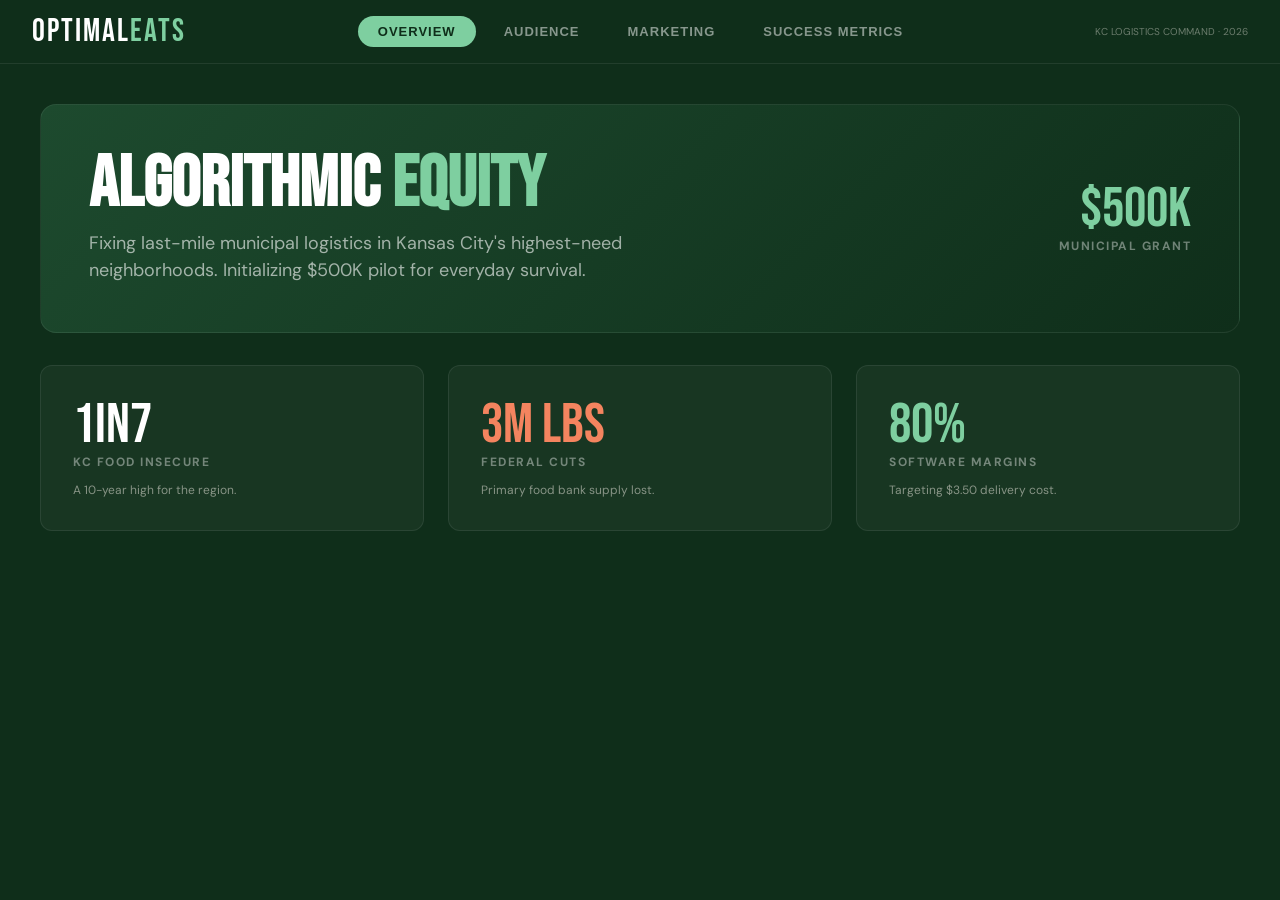
==== frontend/Marketing.html @ f4c21105 "marketing section" ====
<!DOCTYPE html>
<html lang="en">
<head>
<meta charset="UTF-8">
<meta name="viewport" content="width=device-width, initial-scale=1.0">
<title>OptimalEats — Smart City Logistics Command</title>
<link href="https://fonts.googleapis.com/css2?family=Bebas+Neue&family=DM+Sans:wght@300;400;500;600&display=swap" rel="stylesheet">
<style>
:root {
  --green-deep: #0f2e1a;
  --green-mid: #1d4a2e;
  --green-bright: #2d6b42;
  --green-light: #7ecfa0;
  --terracotta: #c84b2f;
  --amber: #e8941a;
  --cream: #f5f0e8;
  --white: #fff;
}

* { margin: 0; padding: 0; box-sizing: border-box; }
body { background: var(--green-deep); font-family: 'DM Sans', sans-serif; min-height: 100vh; color: var(--cream); overflow-x: hidden; }

/* ---- NAVIGATION ---- */
.topnav {
  background: var(--green-deep); border-bottom: 1px solid rgba(255,255,255,0.08);
  padding: 0 32px; display: flex; align-items: center; justify-content: space-between; height: 64px;
  position: sticky; top: 0; z-index: 1000;
}
.nav-brand { font-family: 'Bebas Neue', sans-serif; font-size: 32px; letter-spacing: 2px; color: var(--white); }
.nav-brand span { color: var(--green-light); }
.nav-tabs { display: flex; gap: 8px; }
.nav-tab {
  padding: 8px 20px; font-size: 13px; font-weight: 600; color: rgba(255,255,255,0.5);
  border-radius: 40px; cursor: pointer; transition: all 0.2s; border: none; background: transparent;
  text-transform: uppercase; letter-spacing: 1px;
}
.nav-tab:hover { color: var(--white); background: rgba(255,255,255,0.05); }
.nav-tab.active { color: var(--green-deep); background: var(--green-light); }

/* ---- PAGE STRUCTURE ---- */
.page { display: none; padding: 40px; max-width: 1300px; margin: 0 auto; }
.page.active { display: block; animation: fadeIn 0.4s ease-out; }
@keyframes fadeIn { from { opacity: 0; transform: translateY(10px); } to { opacity: 1; transform: translateY(0); } }

/* ---- HERO & STATS ---- */
.hero-band {
  background: linear-gradient(135deg, var(--green-mid) 0%, var(--green-deep) 100%);
  border-radius: 16px; padding: 48px; margin-bottom: 32px;
  display: flex; justify-content: space-between; align-items: center;
  border: 1px solid rgba(255,255,255,0.07); position: relative;
}
.hero-text h1 { font-family: 'Bebas Neue', sans-serif; font-size: 72px; line-height: 0.9; color: var(--white); margin-bottom: 12px; }
.hero-text h1 em { color: var(--green-light); font-style: normal; }
.hero-sub { font-size: 18px; color: rgba(255,255,255,0.6); max-width: 600px; line-height: 1.5; }

.grid-3 { display: grid; grid-template-columns: repeat(3, 1fr); gap: 24px; margin-bottom: 32px; }
.card { background: rgba(255,255,255,0.04); border: 1px solid rgba(255,255,255,0.08); border-radius: 12px; padding: 32px; }
.card-title { font-family: 'Bebas Neue', sans-serif; font-size: 28px; color: var(--green-light); margin-bottom: 16px; letter-spacing: 1px; text-transform: uppercase; }

/* ---- AUDIENCE CARDS ---- */
.audience-grid { display: grid; grid-template-columns: repeat(3, 1fr); gap: 24px; margin-bottom: 32px; }
.aud-card {
  background: rgba(255,255,255,0.03); border: 1px solid rgba(255,255,255,0.1);
  border-radius: 16px; padding: 40px; display: flex; flex-direction: column;
}
.aud-tag { 
  background: rgba(232,148,26,0.12); color: var(--amber); padding: 4px 12px; 
  border-radius: 20px; font-size: 11px; font-weight: 700; text-transform: uppercase; align-self: flex-start; margin-bottom: 16px;
}
.aud-title { font-family: 'Bebas Neue', sans-serif; font-size: 36px; color: var(--white); margin-bottom: 16px; letter-spacing: 1px; }
.aud-body { font-size: 15px; color: rgba(255,255,255,0.7); line-height: 1.7; margin-bottom: 24px; flex-grow: 1; }
.aud-stat-val { font-family: 'Bebas Neue', sans-serif; font-size: 56px; line-height: 1; color: var(--white); }
.aud-stat-lbl { font-size: 12px; text-transform: uppercase; font-weight: 700; color: rgba(255,255,255,0.4); letter-spacing: 1.5px; }

/* ---- MARKETING GRID ---- */
.m-grid { display: grid; grid-template-columns: 1fr 1fr; gap: 24px; margin-bottom: 24px; }
.m-card { background: rgba(255,255,255,0.03); border: 1px solid rgba(255,255,255,0.1); border-radius: 16px; padding: 40px; }
.m-card.full { grid-column: 1 / -1; }
.m-num { font-family: 'Bebas Neue', sans-serif; font-size: 32px; color: var(--green-light); margin-bottom: 12px; text-transform: uppercase; }
.m-title { font-family: 'Bebas Neue', sans-serif; font-size: 36px; color: var(--white); margin-bottom: 16px; letter-spacing: 1px; }
.m-body { font-size: 15px; color: rgba(255,255,255,0.7); line-height: 1.7; margin-bottom: 24px; }
.m-pills { display: flex; gap: 10px; flex-wrap: wrap; }
.m-pill { background: rgba(126,207,160,0.12); color: var(--green-light); padding: 6px 16px; border-radius: 40px; font-size: 12px; font-weight: 700; text-transform: uppercase; }

/* ---- KPI BOXES ---- */
.kpi-grid { display: grid; grid-template-columns: repeat(2, 1fr); gap: 24px; }
.kpi-box {
  background: rgba(126,207,160,0.06); border: 1px solid rgba(126,207,160,0.2);
  border-radius: 12px; padding: 24px; margin-bottom: 16px;
}
.kpi-box.alt { border-color: var(--terracotta); background: rgba(200,75,47,0.06); }
.kpi-name { font-size: 11px; font-weight: 800; text-transform: uppercase; color: var(--green-light); margin-bottom: 8px; display: block; }
.kpi-val { font-family: 'Bebas Neue', sans-serif; font-size: 42px; color: var(--white); }
.kpi-desc { font-size: 13px; color: rgba(255,255,255,0.5); line-height: 1.5; margin-top: 10px; }

@media (max-width: 900px) { .grid-3, .m-grid, .audience-grid, .kpi-grid { grid-template-columns: 1fr; } }
</style>
</head>
<body>

<nav class="topnav">
  <div class="nav-brand">Optimal<span>Eats</span></div>
  <div class="nav-tabs">
    <button class="nav-tab active" onclick="showPage('overview')">Overview</button>
    <button class="nav-tab" onclick="showPage('audience')">Audience</button>
    <button class="nav-tab" onclick="showPage('marketing')">Marketing</button>
    <button class="nav-tab" onclick="showPage('metrics')">Success Metrics</button>
  </div>
  <div class="nav-meta" style="font-size: 10px; opacity: 0.4;">KC LOGISTICS COMMAND · 2026</div>
</nav>

<div id="page-overview" class="page active">
  <div class="hero-band">
    <div class="hero-text">
      <h1>Algorithmic <em>Equity</em></h1>
      <p class="hero-sub">Fixing last-mile municipal logistics in Kansas City's highest-need neighborhoods. Initializing $500K pilot for everyday survival.</p>
    </div>
    <div style="text-align: right;">
      <div class="aud-stat-val" style="color: var(--green-light);">$500K</div>
      <div class="aud-stat-lbl">Municipal Grant</div>
    </div>
  </div>

  <div class="grid-3">
    <div class="card">
      <div class="aud-stat-val">1in7</div>
      <div class="aud-stat-lbl">KC Food Insecure</div>
      <p style="font-size: 12px; margin-top: 12px; opacity: 0.5;">A 10-year high for the region.</p>
    </div>
    <div class="card">
      <div class="aud-stat-val" style="color: #f4845f;">3M Lbs</div>
      <div class="aud-stat-lbl">Federal Cuts</div>
      <p style="font-size: 12px; margin-top: 12px; opacity: 0.5;">Primary food bank supply lost.</p>
    </div>
    <div class="card">
      <div class="aud-stat-val" style="color: var(--green-light);">80%</div>
      <div class="aud-stat-lbl">Software Margins</div>
      <p style="font-size: 12px; margin-top: 12px; opacity: 0.5;">Targeting $3.50 delivery cost.</p>
    </div>
  </div>
</div>

<div id="page-audience" class="page">
  <div class="audience-grid">
    <div class="aud-card">
      <div class="aud-tag">ZIP 66101: Cultural Core</div>
      <div class="aud-title">Hispanic Outreach</div>
      <p class="aud-body">This area has a 62.8% Hispanic population and a 44.6% poverty rate. Marketing here requires established community trust to overcome institutional skepticism.</p>
      <div class="aud-stat-val">62.8%</div>
      <div class="aud-stat-lbl">Hispanic Pop.</div>
    </div>

    <div class="aud-card">
      <div class="aud-tag">ZIP 64127: Transit Desert</div>
      <div class="aud-title">Time Recovery</div>
      <p class="aud-body">45% of households lack a vehicle. Following the closure of the Prospect Ave Save-A-Lot, these residents spend hours on transit to secure basic groceries.</p>
      <div class="aud-stat-val">45%</div>
      <div class="aud-stat-lbl">No Vehicle</div>
    </div>

    <div class="aud-card">
      <div class="aud-tag">ZIP 66105: Last-Mile Anchor</div>
      <div class="aud-title">Ground Zero</div>
      <p class="aud-body">This ZIP faces the region's highest vehicle-less rate at 51%. Our strategy here focuses on SMS-first ordering to bypass data poverty.</p>
      <div class="aud-stat-val">51%</div>
      <div class="aud-stat-lbl">No Vehicle</div>
    </div>
  </div>
</div>

<div id="page-marketing" class="page">
  <div class="m-grid">
    <div class="m-card">
      <div class="m-num">1. The Human API (4LK)</div>
      <div class="m-title">Hispanic Outreach Bridge</div>
      <div class="m-body">Utilizing Four Local Kids (4LK) as trusted bilingual proxies in ZIP 66101. Messaging centers on shared neighborhood prosperity and cultural competence to secure grassroots trust.</div>
      <div class="m-pills">
        <span class="m-pill">Bilingual Radio</span>
        <span class="m-pill">El Centro Academy Hubs</span>
      </div>
    </div>

    <div class="m-card">
      <div class="m-num">2. The Transit Corridor Rescue</div>
      <div class="m-title">The No-Car Narrative</div>
      <div class="m-body">Geofenced marketing at bus stops along Prospect and Independence Ave. Highlighting the $1.50 Batched Delivery. Reclaiming time lost to the closure of local grocers. This strategy targets ZIP 64127 (45% no vehicle) and ZIP 66105 (51% no vehicle) where transit poverty is acute.</div>
      <div class="m-pills">
        <span class="m-pill">SMS-First Onboarding</span>
        <span class="m-pill">Zero-Data Access</span>
      </div>
    </div>

    <div class="m-card full">
      <div class="m-num">3. The Logistical Glue</div>
      <div class="m-title">Neighborhood Drop Zones</div>
      <div class="m-body">Every closed pantry door becomes a registration point. We integrate the real-time inventory of 5 Major Hubs—including Harvesters, Bishop Sullivan, and Della Lamb—into a single routing system that entirely bypasses last-mile residential fragmentation.</div>
      <div class="m-pills">
        <span class="m-pill">Hub Integration</span>
        <span class="m-pill">Inventory Aggregation</span>
        <span class="m-pill">Batch Optimization</span>
      </div>
    </div>
  </div>
</div>

<div id="page-metrics" class="page">
  <div class="kpi-grid">
    <div class="kpi-box">
      <span class="kpi-name">User Adoption Goal</span>
      <div class="kpi-val">1,000 Households</div>
      <p class="kpi-desc">Targeting 1,000 households within ZIPs 66101, 64127, and 66105 in the first 60 days. Reaching this target in these Ground Zero ZIP codes proves the scalability of our human-centric marketing.</p>
    </div>
    <div class="kpi-box">
      <span class="kpi-name">Algorithmic Efficiency</span>
      <div class="kpi-val">< $4.00</div>
      <p class="kpi-desc">Batching orders by neighborhood density allows us to drive delivery costs down from $8.00 to $3.50, ensuring long-term municipal sustainability.</p>
    </div>
    <div class="kpi-box">
      <span class="kpi-name">Network Integration</span>
      <div class="kpi-val">5 Major Hubs</div>
      <p class="kpi-desc">Unifying Harvesters, Bishop Sullivan, and Della Lamb into one real-time inventory feed to turn silos into a high-velocity logistical network.</p>
    </div>
    <div class="kpi-box alt">
      <span class="kpi-name" style="color: #f4845f;">Municipal ROI</span>
      <div class="kpi-val">2.5x Value</div>
      <p class="kpi-desc">Every $1 of the $500K grant unlocks $2.50 in direct food value for families by reclaiming surplus and subsidizing the Delivery Tax.</p>
    </div>
  </div>
</div>

<script>
function showPage(name) {
  document.querySelectorAll('.page').forEach(p => p.classList.remove('active'));
  document.querySelectorAll('.nav-tab').forEach(t => t.classList.remove('active'));
  document.getElementById('page-' + name).classList.add('active');
  event.currentTarget.classList.add('active');
}
</script>
</body>
</html>
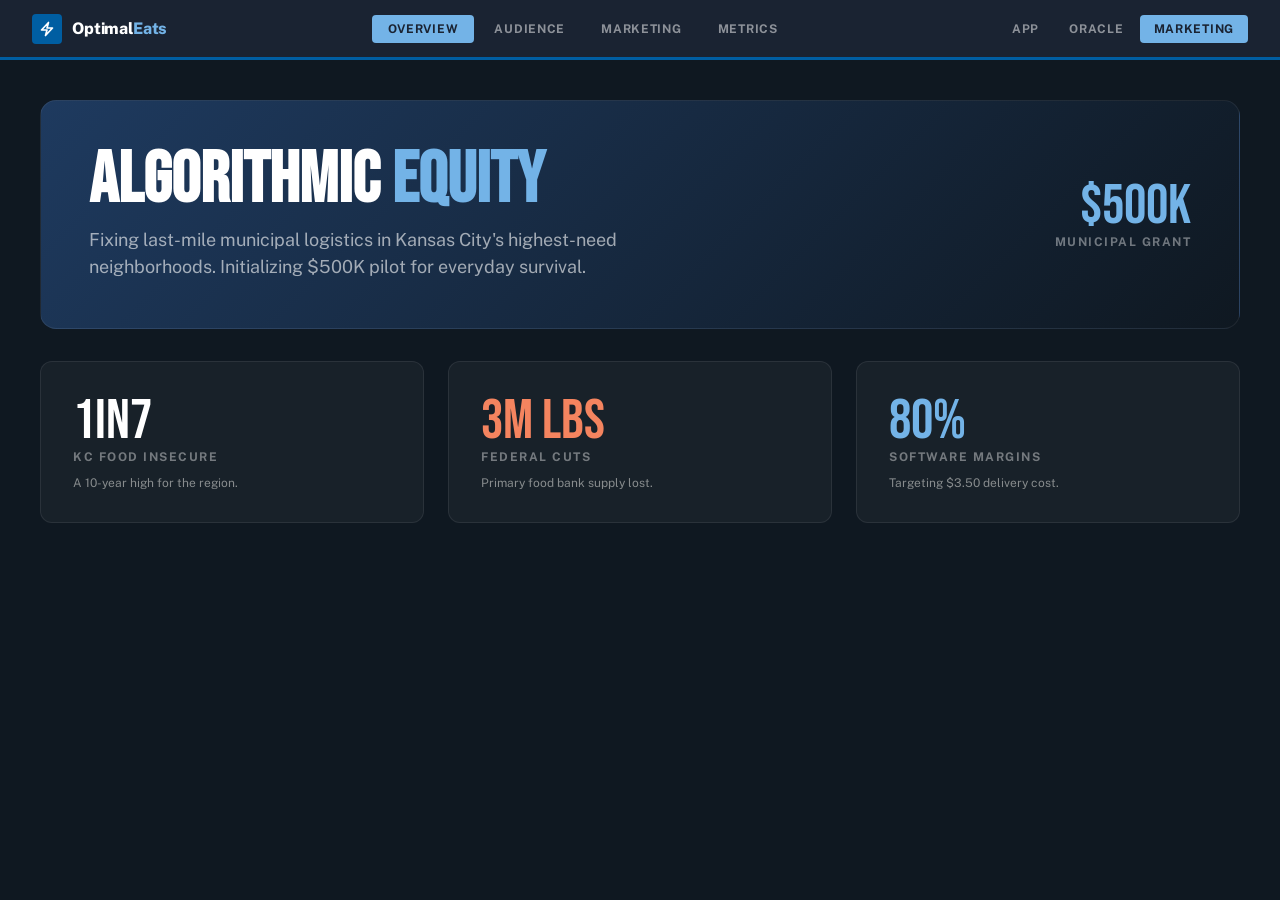
==== commit a070e145: "Update" ====
--- a/frontend/Marketing.html
+++ b/frontend/Marketing.html
@@ -4,38 +4,40 @@
 <meta charset="UTF-8">
 <meta name="viewport" content="width=device-width, initial-scale=1.0">
 <title>OptimalEats — Smart City Logistics Command</title>
-<link href="https://fonts.googleapis.com/css2?family=Bebas+Neue&family=DM+Sans:wght@300;400;500;600&display=swap" rel="stylesheet">
+<link rel="stylesheet" href="css/brand.css" />
+<link href="https://fonts.googleapis.com/css2?family=Bebas+Neue&display=swap" rel="stylesheet">
 <style>
 :root {
-  --green-deep: #0f2e1a;
-  --green-mid: #1d4a2e;
-  --green-bright: #2d6b42;
-  --green-light: #7ecfa0;
+  --navy-deep:  #0f1821;
+  --navy-mid:   #1a2332;
+  --navy-bright:#1e3a5f;
+  --blue-light: #73b3e7;
   --terracotta: #c84b2f;
-  --amber: #e8941a;
-  --cream: #f5f0e8;
-  --white: #fff;
+  --amber:      #e8941a;
+  --cream:      #f5f5f0;
+  --white:      #fff;
+
+  /* map old green vars to new navy palette */
+  --green-deep:   var(--navy-deep);
+  --green-mid:    var(--navy-mid);
+  --green-bright: var(--navy-bright);
+  --green-light:  var(--blue-light);
 }
 
 * { margin: 0; padding: 0; box-sizing: border-box; }
-body { background: var(--green-deep); font-family: 'DM Sans', sans-serif; min-height: 100vh; color: var(--cream); overflow-x: hidden; }
-
-/* ---- NAVIGATION ---- */
-.topnav {
-  background: var(--green-deep); border-bottom: 1px solid rgba(255,255,255,0.08);
-  padding: 0 32px; display: flex; align-items: center; justify-content: space-between; height: 64px;
-  position: sticky; top: 0; z-index: 1000;
-}
-.nav-brand { font-family: 'Bebas Neue', sans-serif; font-size: 32px; letter-spacing: 2px; color: var(--white); }
-.nav-brand span { color: var(--green-light); }
-.nav-tabs { display: flex; gap: 8px; }
-.nav-tab {
-  padding: 8px 20px; font-size: 13px; font-weight: 600; color: rgba(255,255,255,0.5);
-  border-radius: 40px; cursor: pointer; transition: all 0.2s; border: none; background: transparent;
-  text-transform: uppercase; letter-spacing: 1px;
-}
-.nav-tab:hover { color: var(--white); background: rgba(255,255,255,0.05); }
-.nav-tab.active { color: var(--green-deep); background: var(--green-light); }
+body { background: var(--navy-deep); font-family: var(--oe-font-body, 'Public Sans', sans-serif); min-height: 100vh; color: var(--cream); overflow-x: hidden; }
+
+/* ---- NAVIGATION (brand nav handled by brand.css) ---- */
+/* Internal section tabs (Overview/Audience/Marketing/Metrics) */
+.section-tabs { display: flex; gap: 4px; }
+.section-tab {
+  padding: 7px 16px; font-family: var(--oe-font-body, 'Public Sans', sans-serif);
+  font-size: 12px; font-weight: 700; color: rgba(255,255,255,0.5);
+  border-radius: 4px; cursor: pointer; transition: all 0.2s; border: none; background: transparent;
+  text-transform: uppercase; letter-spacing: 0.06em;
+}
+.section-tab:hover { color: var(--white); background: rgba(255,255,255,0.09); }
+.section-tab.active { color: var(--navy-mid); background: var(--blue-light); }
 
 /* ---- PAGE STRUCTURE ---- */
 .page { display: none; padding: 40px; max-width: 1300px; margin: 0 auto; }
@@ -44,7 +46,7 @@
 
 /* ---- HERO & STATS ---- */
 .hero-band {
-  background: linear-gradient(135deg, var(--green-mid) 0%, var(--green-deep) 100%);
+  background: linear-gradient(135deg, var(--navy-bright) 0%, var(--navy-deep) 100%);
   border-radius: 16px; padding: 48px; margin-bottom: 32px;
   display: flex; justify-content: space-between; align-items: center;
   border: 1px solid rgba(255,255,255,0.07); position: relative;
@@ -80,12 +82,12 @@
 .m-title { font-family: 'Bebas Neue', sans-serif; font-size: 36px; color: var(--white); margin-bottom: 16px; letter-spacing: 1px; }
 .m-body { font-size: 15px; color: rgba(255,255,255,0.7); line-height: 1.7; margin-bottom: 24px; }
 .m-pills { display: flex; gap: 10px; flex-wrap: wrap; }
-.m-pill { background: rgba(126,207,160,0.12); color: var(--green-light); padding: 6px 16px; border-radius: 40px; font-size: 12px; font-weight: 700; text-transform: uppercase; }
+.m-pill { background: rgba(115,179,231,0.12); color: var(--blue-light); padding: 6px 16px; border-radius: 40px; font-size: 12px; font-weight: 700; text-transform: uppercase; }
 
 /* ---- KPI BOXES ---- */
 .kpi-grid { display: grid; grid-template-columns: repeat(2, 1fr); gap: 24px; }
 .kpi-box {
-  background: rgba(126,207,160,0.06); border: 1px solid rgba(126,207,160,0.2);
+  background: rgba(115,179,231,0.06); border: 1px solid rgba(115,179,231,0.2);
   border-radius: 12px; padding: 24px; margin-bottom: 16px;
 }
 .kpi-box.alt { border-color: var(--terracotta); background: rgba(200,75,47,0.06); }
@@ -98,15 +100,29 @@
 </head>
 <body>
 
-<nav class="topnav">
-  <div class="nav-brand">Optimal<span>Eats</span></div>
-  <div class="nav-tabs">
-    <button class="nav-tab active" onclick="showPage('overview')">Overview</button>
-    <button class="nav-tab" onclick="showPage('audience')">Audience</button>
-    <button class="nav-tab" onclick="showPage('marketing')">Marketing</button>
-    <button class="nav-tab" onclick="showPage('metrics')">Success Metrics</button>
-  </div>
-  <div class="nav-meta" style="font-size: 10px; opacity: 0.4;">KC LOGISTICS COMMAND · 2026</div>
+<nav class="oe-nav">
+  <!-- Brand -->
+  <a href="index.html" class="oe-nav-brand">
+    <div class="oe-nav-logo">
+      <svg fill="none" stroke="currentColor" stroke-width="2.5" viewBox="0 0 24 24">
+        <path stroke-linecap="round" stroke-linejoin="round" d="M3.75 13.5l10.5-11.25L12 10.5h8.25L9.75 21.75 12 13.5H3.75z"/>
+      </svg>
+    </div>
+    <span class="oe-nav-wordmark">Optimal<span>Eats</span></span>
+  </a>
+  <!-- Internal section tabs -->
+  <div class="section-tabs">
+    <button class="section-tab active" onclick="showPage('overview', this)">Overview</button>
+    <button class="section-tab" onclick="showPage('audience', this)">Audience</button>
+    <button class="section-tab" onclick="showPage('marketing', this)">Marketing</button>
+    <button class="section-tab" onclick="showPage('metrics', this)">Metrics</button>
+  </div>
+  <!-- Track links -->
+  <div class="oe-nav-tracks">
+    <a href="index.html" class="oe-nav-track">App</a>
+    <a href="oracle.html" class="oe-nav-track">Oracle</a>
+    <a href="Marketing.html" class="oe-nav-track active">Marketing</a>
+  </div>
 </nav>
 
 <div id="page-overview" class="page active">
@@ -229,11 +245,11 @@
 </div>
 
 <script>
-function showPage(name) {
+function showPage(name, btn) {
   document.querySelectorAll('.page').forEach(p => p.classList.remove('active'));
-  document.querySelectorAll('.nav-tab').forEach(t => t.classList.remove('active'));
+  document.querySelectorAll('.section-tab').forEach(t => t.classList.remove('active'));
   document.getElementById('page-' + name).classList.add('active');
-  event.currentTarget.classList.add('active');
+  if (btn) btn.classList.add('active');
 }
 </script>
 </body>
--- a/frontend/css/brand.css
+++ b/frontend/css/brand.css
@@ -0,0 +1,169 @@
+/**
+ * brand.css — OptimalEats Shared Design Tokens & Navigation
+ *
+ * Civic-tech aesthetic inspired by USWDS (US Web Design System).
+ * Import this before page-specific styles on all three track pages.
+ *
+ * Usage: <link rel="stylesheet" href="css/brand.css" />
+ */
+
+/* ── Google Fonts: Public Sans (government-designed) + IBM Plex Mono ── */
+@import url('https://fonts.googleapis.com/css2?family=Bebas+Neue&family=Public+Sans:ital,wght@0,300;0,400;0,500;0,600;0,700;0,800;1,400&family=IBM+Plex+Mono:wght@400;600&display=swap');
+
+/* ── Design Tokens ──────────────────────────────────────────────────── */
+:root {
+  /* Core palette — civic navy */
+  --oe-navy:         #1a2332;
+  --oe-navy-deep:    #0f1821;
+  --oe-navy-mid:     #1e3a5f;
+  --oe-blue:         #005ea2;   /* USWDS primary blue */
+  --oe-blue-mid:     #2b5ea7;
+  --oe-blue-light:   #d9e8f6;
+  --oe-blue-accent:  #73b3e7;   /* nav active highlight */
+  --oe-green:        #2e8540;
+  --oe-green-light:  #e6f4eb;
+  --oe-amber:        #c05600;
+  --oe-red:          #b50909;
+
+  /* Surface */
+  --oe-bg:           #f5f5f0;   /* warm off-white — classic gov form paper */
+  --oe-surface:      #ffffff;
+  --oe-surface-alt:  #f0f4f8;
+  --oe-border:       #c9d3de;
+  --oe-border-dark:  #8a99ad;
+
+  /* Text */
+  --oe-text:         #1b1b1b;
+  --oe-text-muted:   #565c65;
+  --oe-text-subtle:  #717786;
+
+  /* Typography */
+  --oe-font-body:    'Public Sans', -apple-system, BlinkMacSystemFont, 'Segoe UI', sans-serif;
+  --oe-font-mono:    'IBM Plex Mono', 'Courier New', Courier, monospace;
+  --oe-font-display: 'Bebas Neue', 'Impact', sans-serif;
+
+  /* Radius / shadow */
+  --oe-radius-sm:    4px;
+  --oe-radius:       6px;
+  --oe-radius-lg:    10px;
+  --oe-shadow-sm:    0 1px 2px rgba(0,0,0,0.08);
+  --oe-shadow:       0 1px 4px rgba(0,0,0,0.12);
+}
+
+/* ── Shared Navigation ──────────────────────────────────────────────── */
+
+.oe-nav {
+  background: var(--oe-navy);
+  border-bottom: 3px solid var(--oe-blue);
+  padding: 0 32px;
+  display: flex;
+  align-items: center;
+  justify-content: space-between;
+  height: 60px;
+  position: sticky;
+  top: 0;
+  z-index: 1000;
+}
+
+/* Brand mark + wordmark */
+.oe-nav-brand {
+  display: flex;
+  align-items: center;
+  gap: 10px;
+  text-decoration: none;
+  flex-shrink: 0;
+}
+
+.oe-nav-logo {
+  width: 30px;
+  height: 30px;
+  background: var(--oe-blue);
+  border-radius: var(--oe-radius-sm);
+  display: flex;
+  align-items: center;
+  justify-content: center;
+  flex-shrink: 0;
+}
+
+.oe-nav-logo svg {
+  width: 16px;
+  height: 16px;
+  color: #fff;
+}
+
+.oe-nav-wordmark {
+  font-family: var(--oe-font-body);
+  font-size: 16px;
+  font-weight: 800;
+  color: #ffffff;
+  letter-spacing: -0.01em;
+  line-height: 1;
+}
+
+.oe-nav-wordmark span {
+  color: var(--oe-blue-accent);
+}
+
+/* Track links */
+.oe-nav-tracks {
+  display: flex;
+  align-items: center;
+  gap: 2px;
+}
+
+.oe-nav-track {
+  padding: 7px 14px;
+  font-family: var(--oe-font-body);
+  font-size: 12px;
+  font-weight: 700;
+  color: rgba(255, 255, 255, 0.5);
+  border-radius: var(--oe-radius-sm);
+  text-decoration: none;
+  letter-spacing: 0.06em;
+  text-transform: uppercase;
+  transition: color 0.15s ease, background 0.15s ease;
+  border: none;
+  background: transparent;
+  cursor: pointer;
+  white-space: nowrap;
+}
+
+.oe-nav-track:hover {
+  color: #ffffff;
+  background: rgba(255, 255, 255, 0.09);
+}
+
+.oe-nav-track.active {
+  color: var(--oe-navy);
+  background: var(--oe-blue-accent);
+}
+
+/* Right slot (language toggle, etc.) */
+.oe-nav-right {
+  display: flex;
+  align-items: center;
+  gap: 8px;
+  flex-shrink: 0;
+}
+
+/* ── Shared Body Defaults ───────────────────────────────────────────── */
+
+.oe-body {
+  font-family: var(--oe-font-body);
+  background: var(--oe-bg);
+  color: var(--oe-text);
+  -webkit-font-smoothing: antialiased;
+  -moz-osx-font-smoothing: grayscale;
+}
+
+/* Utility: monospace */
+.oe-mono {
+  font-family: var(--oe-font-mono);
+}
+
+/* ── Responsive nav ─────────────────────────────────────────────────── */
+@media (max-width: 600px) {
+  .oe-nav { padding: 0 16px; }
+  .oe-nav-wordmark { font-size: 14px; }
+  .oe-nav-track { padding: 6px 10px; font-size: 11px; }
+}
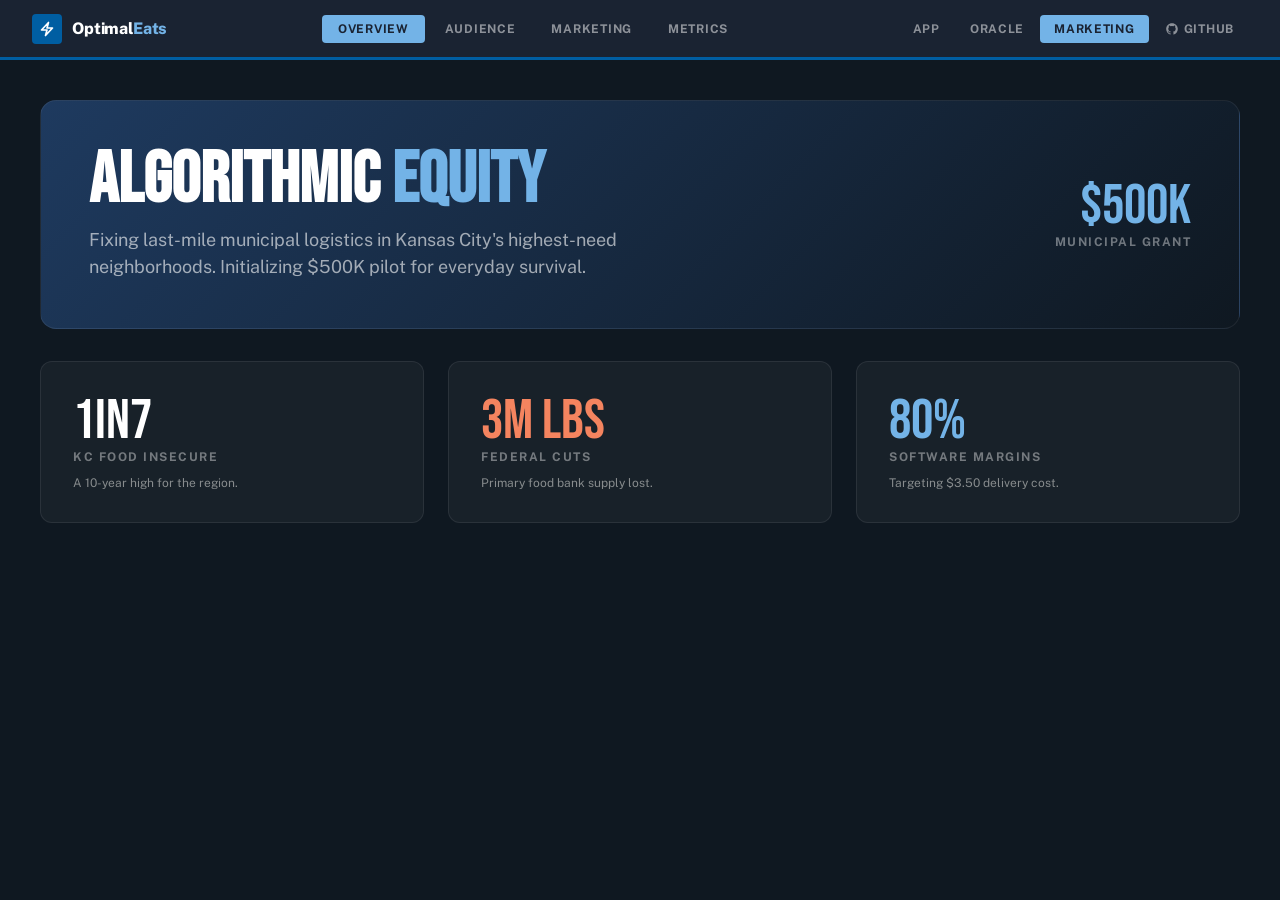
==== commit a256853a: "Final Updates" ====
--- a/frontend/Marketing.html
+++ b/frontend/Marketing.html
@@ -122,6 +122,10 @@
     <a href="index.html" class="oe-nav-track">App</a>
     <a href="oracle.html" class="oe-nav-track">Oracle</a>
     <a href="Marketing.html" class="oe-nav-track active">Marketing</a>
+    <a href="https://github.com/heagenb03/AIPromptChamp" target="_blank" rel="noopener" class="oe-nav-track" style="display:flex;align-items:center;gap:5px;">
+      <svg width="14" height="14" viewBox="0 0 24 24" fill="currentColor"><path d="M12 2C6.477 2 2 6.477 2 12c0 4.418 2.865 8.166 6.839 9.489.5.092.682-.217.682-.482 0-.237-.009-.868-.013-1.703-2.782.604-3.369-1.342-3.369-1.342-.454-1.155-1.11-1.463-1.11-1.463-.908-.62.069-.608.069-.608 1.003.07 1.531 1.03 1.531 1.03.892 1.529 2.341 1.087 2.91.832.092-.647.35-1.088.636-1.338-2.22-.253-4.555-1.11-4.555-4.943 0-1.091.39-1.984 1.029-2.683-.103-.253-.446-1.27.098-2.647 0 0 .84-.269 2.75 1.025A9.578 9.578 0 0112 6.836a9.59 9.59 0 012.504.337c1.909-1.294 2.747-1.025 2.747-1.025.546 1.377.203 2.394.1 2.647.64.699 1.028 1.592 1.028 2.683 0 3.842-2.339 4.687-4.566 4.935.359.309.678.919.678 1.852 0 1.336-.012 2.415-.012 2.744 0 .267.18.578.688.48C19.138 20.163 22 16.418 22 12c0-5.523-4.477-10-10-10z"/></svg>
+      GitHub
+    </a>
   </div>
 </nav>
 
